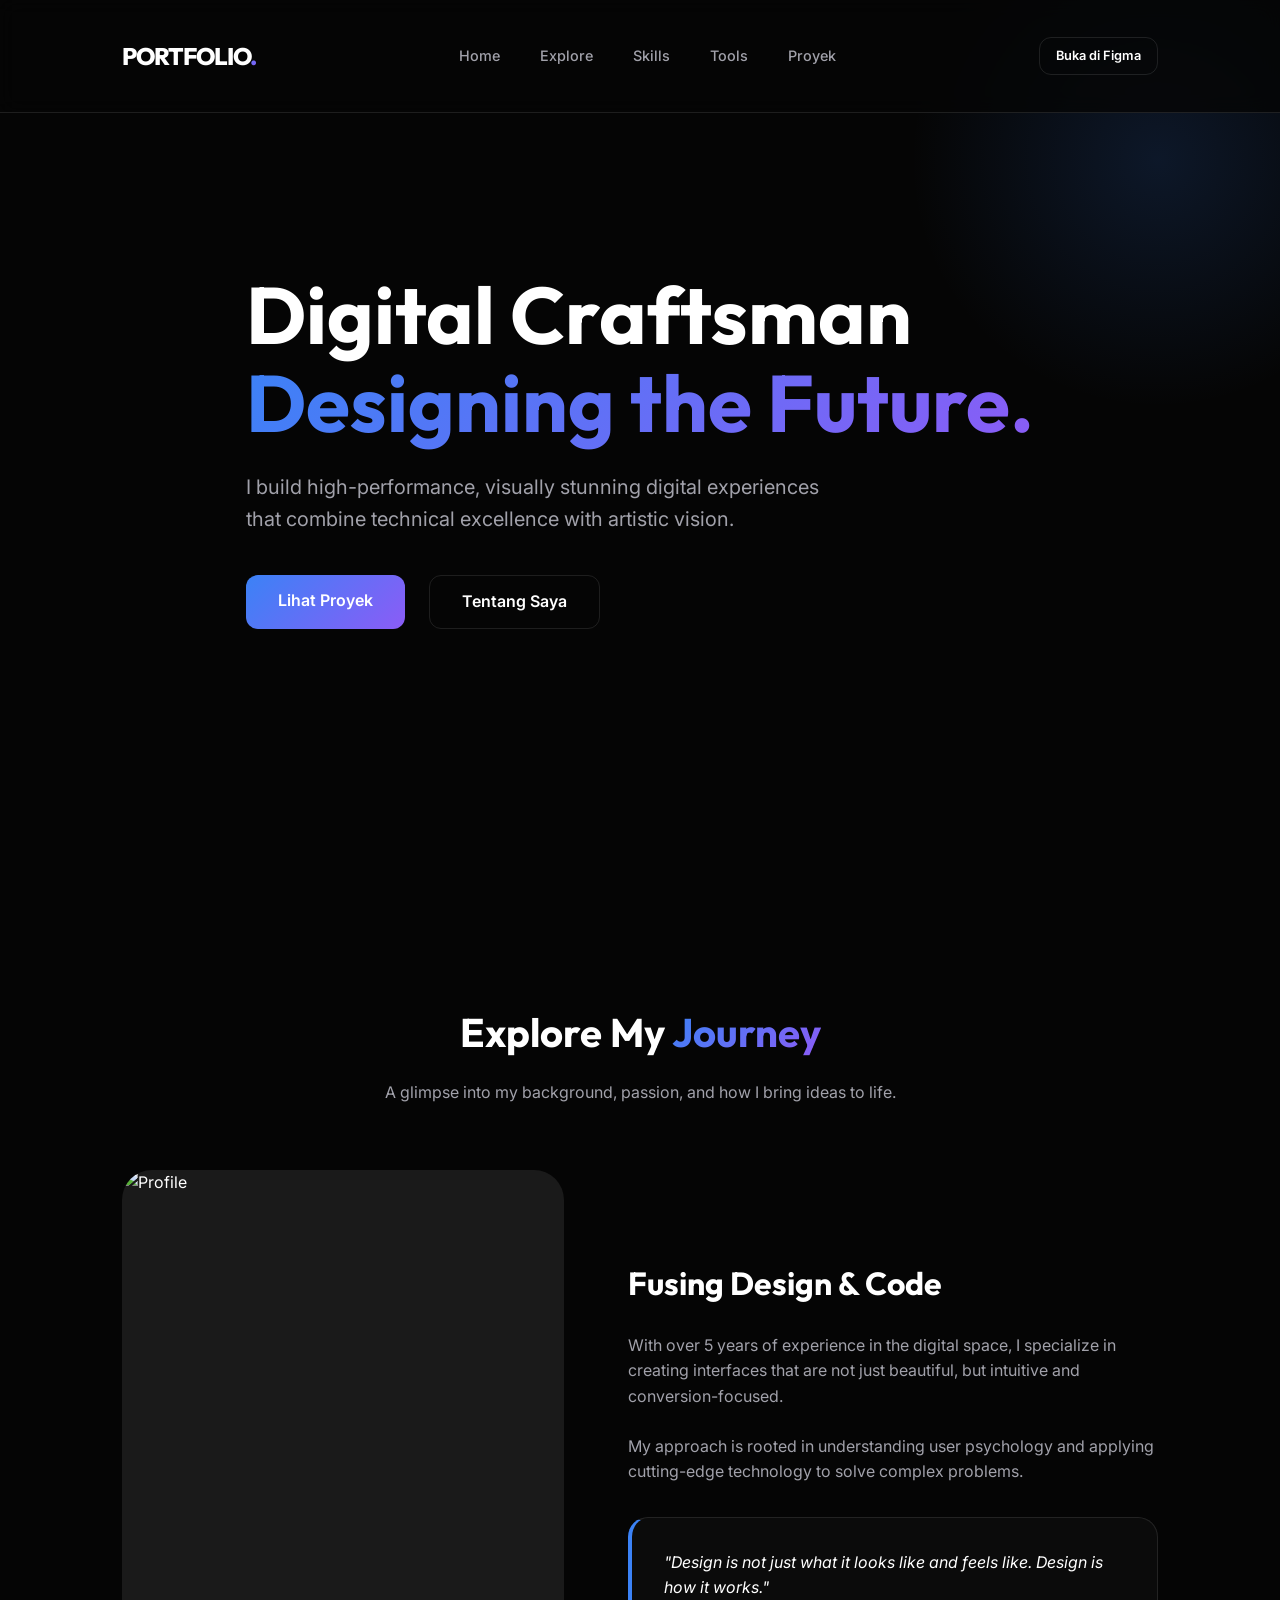
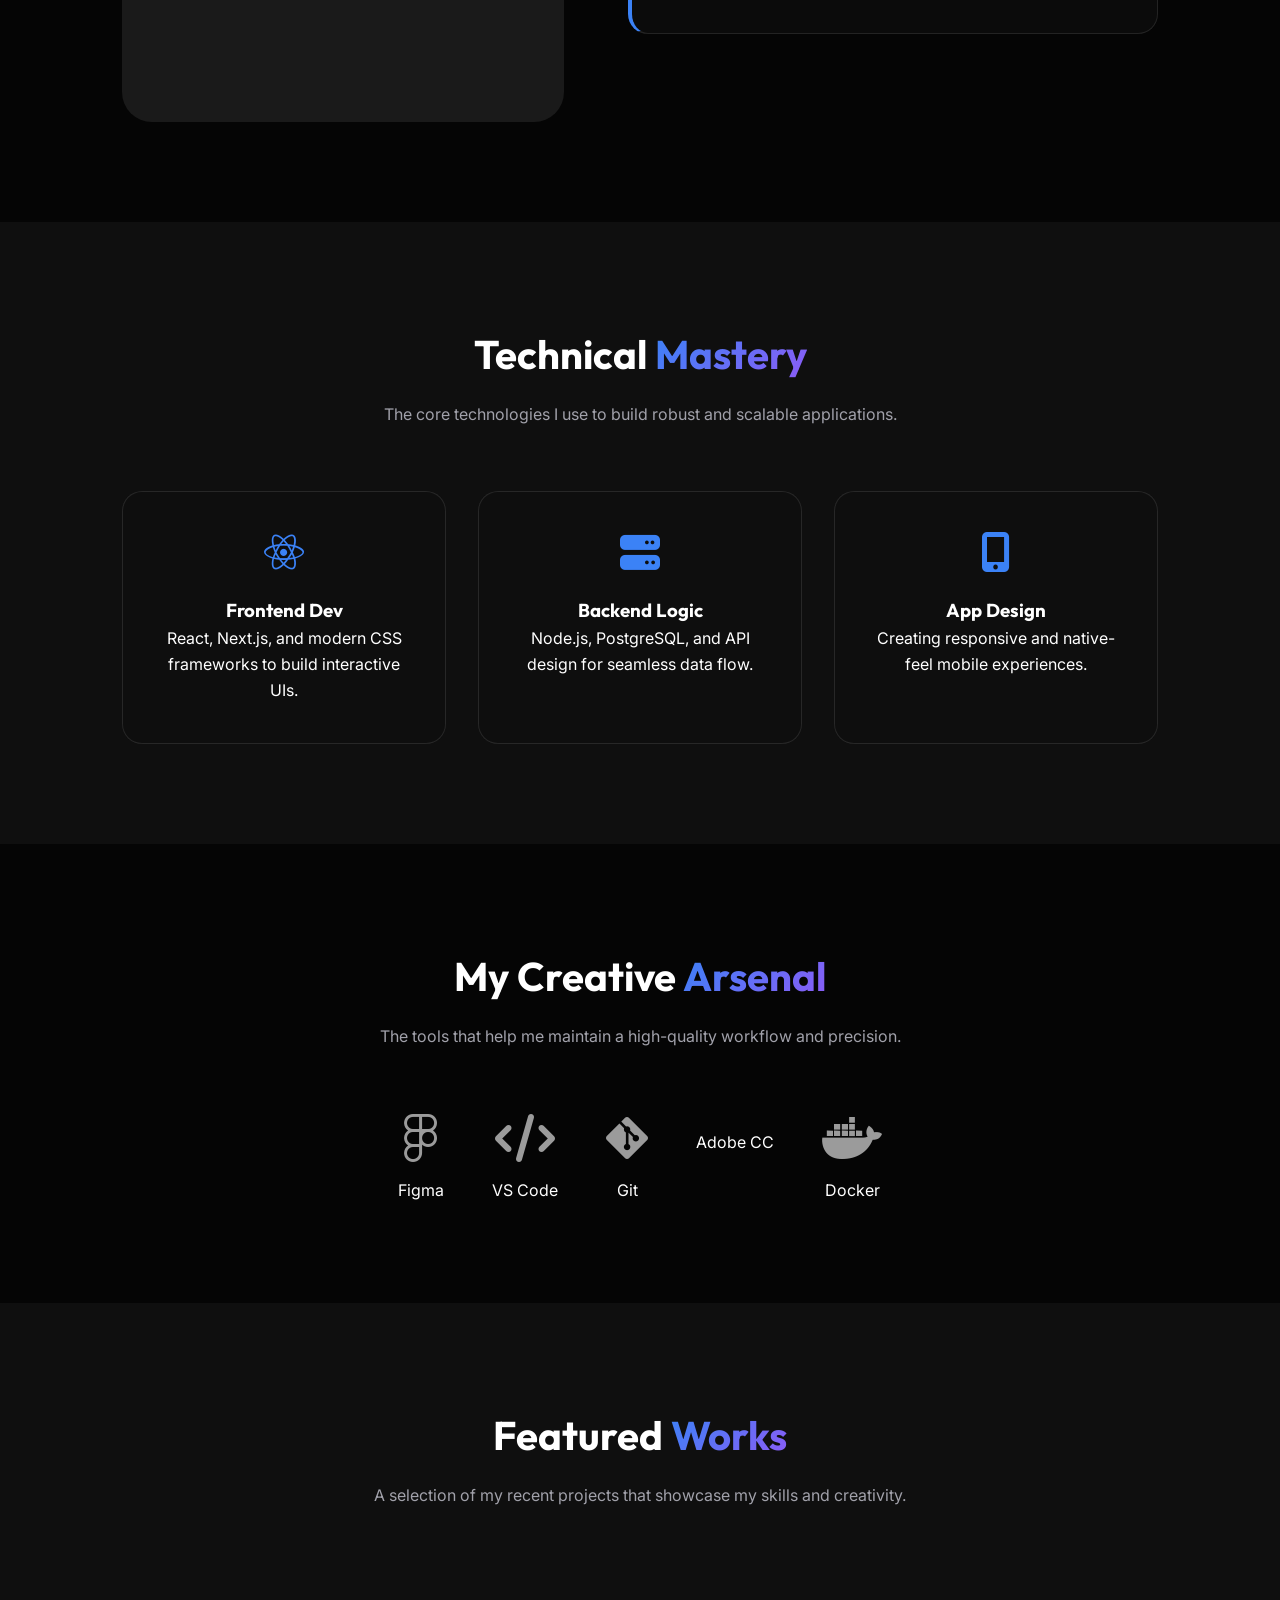
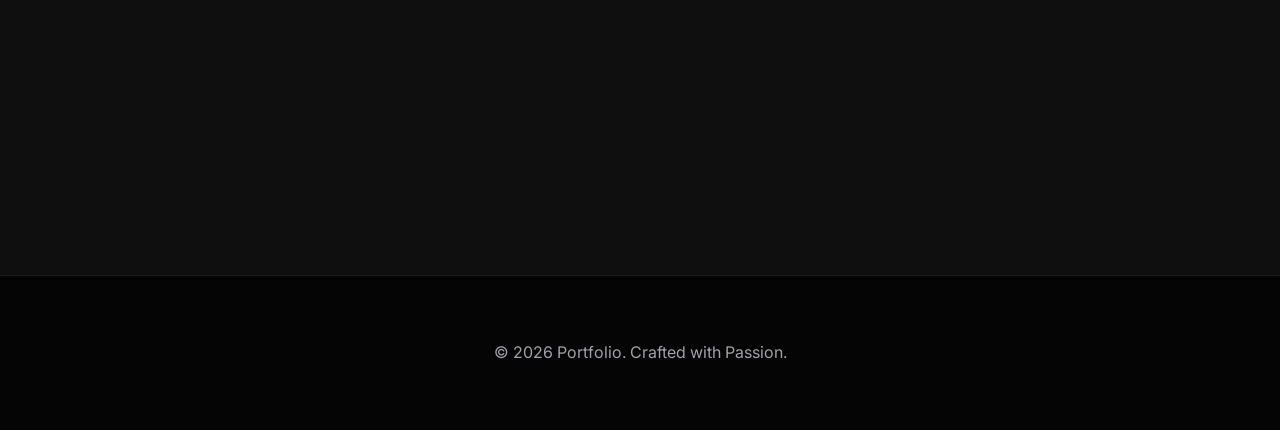
==== premium-portfolio/index.html @ 365aaa60 "commit pertama" ====
<!DOCTYPE html>
<html lang="en">
<head>
    <meta charset="UTF-8">
    <meta name="viewport" content="width=device-width, initial-scale=1.0">
    <title>Portfolio | Premium Creative Developer</title>
    <meta name="description" content="High-end personal portfolio showcasing modern web development and design skills.">
    <link rel="stylesheet" href="style.css">
    <link rel="stylesheet" href="https://cdnjs.cloudflare.com/ajax/libs/font-awesome/6.4.0/css/all.min.css">
</head>
<body class="website-mode">
    
    <nav>
        <div class="container">
            <div class="logo">PORTFOLIO<span class="text-gradient">.</span></div>
            <ul class="nav-links">
                <li><a href="#home">Home</a></li>
                <li><a href="#explore">Explore</a></li>
                <li><a href="#skills">Skills</a></li>
                <li><a href="#tools">Tools</a></li>
                <li><a href="#proyek">Proyek</a></li>
            </ul>
            <a href="canvas.html" class="btn btn-outline" style="padding: 0.5rem 1rem; font-size: 0.8rem;">Buka di Figma</a>
        </div>
    </nav>

    <!-- Home Section -->
    <section id="home" class="hero">
        <div class="container">
            <div class="hero-content">
                <h1 class="reveal">Digital Craftsman <br><span class="text-gradient">Designing the Future.</span></h1>
                <p class="reveal">I build high-performance, visually stunning digital experiences that combine technical excellence with artistic vision.</p>
                <div class="hero-btns reveal">
                    <a href="#proyek" class="btn btn-primary">Lihat Proyek</a>
                    <a href="#explore" class="btn btn-outline">Tentang Saya</a>
                </div>
            </div>
        </div>
    </section>

    <!-- Explore Section -->
    <section id="explore" class="section-padding">
        <div class="container">
            <div class="section-header reveal">
                <h2>Explore My <span class="text-gradient">Journey</span></h2>
                <p>A glimpse into my background, passion, and how I bring ideas to life.</p>
            </div>
            <div class="explore-grid">
                <div class="about-img reveal">
                    <img src="https://images.unsplash.com/photo-1507003211169-0a1dd7228f2d?auto=format&fit=crop&q=80&w=800" alt="Profile">
                </div>
                <div class="about-text reveal">
                    <h3 style="font-size: 2rem; margin-bottom: 1.5rem;">Fusing Design & Code</h3>
                    <p style="margin-bottom: 1.5rem; color: var(--text-secondary);">With over 5 years of experience in the digital space, I specialize in creating interfaces that are not just beautiful, but intuitive and conversion-focused.</p>
                    <p style="margin-bottom: 1.5rem; color: var(--text-secondary);">My approach is rooted in understanding user psychology and applying cutting-edge technology to solve complex problems.</p>
                    <div class="glass-card" style="margin-top: 2rem; border-left: 4px solid var(--accent-primary);">
                        <p style="font-style: italic;">"Design is not just what it looks like and feels like. Design is how it works."</p>
                    </div>
                </div>
            </div>
        </div>
    </section>

    <!-- Skills Section -->
    <section id="skills" class="section-padding" style="background: var(--surface-color);">
        <div class="container">
            <div class="section-header reveal">
                <h2>Technical <span class="text-gradient">Mastery</span></h2>
                <p>The core technologies I use to build robust and scalable applications.</p>
            </div>
            <div class="grid-3">
                <div class="glass-card skill-card reveal">
                    <i class="fab fa-react skill-icon"></i>
                    <h3>Frontend Dev</h3>
                    <p>React, Next.js, and modern CSS frameworks to build interactive UIs.</p>
                </div>
                <div class="glass-card skill-card reveal">
                    <i class="fas fa-server skill-icon"></i>
                    <h3>Backend Logic</h3>
                    <p>Node.js, PostgreSQL, and API design for seamless data flow.</p>
                </div>
                <div class="glass-card skill-card reveal">
                    <i class="fas fa-mobile-alt skill-icon"></i>
                    <h3>App Design</h3>
                    <p>Creating responsive and native-feel mobile experiences.</p>
                </div>
            </div>
        </div>
    </section>

    <!-- Tools Section -->
    <section id="tools" class="section-padding">
        <div class="container">
            <div class="section-header reveal">
                <h2>My Creative <span class="text-gradient">Arsenal</span></h2>
                <p>The tools that help me maintain a high-quality workflow and precision.</p>
            </div>
            <div class="tools-grid reveal">
                <div class="tool-item">
                    <i class="fab fa-figma"></i>
                    <span>Figma</span>
                </div>
                <div class="tool-item">
                    <i class="fas fa-code"></i>
                    <span>VS Code</span>
                </div>
                <div class="tool-item">
                    <i class="fab fa-git-alt"></i>
                    <span>Git</span>
                </div>
                <div class="tool-item">
                    <i class="fab fa-adobe"></i>
                    <span>Adobe CC</span>
                </div>
                <div class="tool-item">
                    <i class="fab fa-docker"></i>
                    <span>Docker</span>
                </div>
            </div>
        </div>
    </section>

    <!-- Proyek Section -->
    <section id="proyek" class="section-padding" style="background: var(--surface-color);">
        <div class="container">
            <div class="section-header reveal">
                <h2>Featured <span class="text-gradient">Works</span></h2>
                <p>A selection of my recent projects that showcase my skills and creativity.</p>
            </div>
            <div class="grid-3">
                <!-- Project 1 -->
                <div class="project-card reveal">
                    <div class="project-img" style="background: url('https://images.unsplash.com/photo-1460925895917-afdab827c52f?auto=format&fit=crop&q=80&w=800') center/cover;"></div>
                    <div class="project-overlay">
                        <h3>Fintech Dashboard</h3>
                        <p>UI Design & Fullstack Development</p>
                    </div>
                </div>
                <!-- Project 2 -->
                <div class="project-card reveal">
                    <div class="project-img" style="background: url('https://images.unsplash.com/photo-1551288049-bbbda5366392?auto=format&fit=crop&q=80&w=800') center/cover;"></div>
                    <div class="project-overlay">
                        <h3>E-Commerce App</h3>
                        <p>Next.js & Shopify Integration</p>
                    </div>
                </div>
                <!-- Project 3 -->
                <div class="project-card reveal">
                    <div class="project-img" style="background: url('https://images.unsplash.com/photo-1522542550221-31fd19575a2d?auto=format&fit=crop&q=80&w=800') center/cover;"></div>
                    <div class="project-overlay">
                        <h3>Design System</h3>
                        <p>Standardizing UI for Enterprise</p>
                    </div>
                </div>
            </div>
        </div>
    </section>

    <footer style="padding: 4rem 0; border-top: 1px solid var(--glass-border);">
        <div class="container" style="text-align: center;">
            <p style="color: var(--text-secondary);">&copy; 2026 Portfolio. Crafted with Passion.</p>
        </div>
    </footer>

    <script src="script.js"></script>
</body>
</html>
---- premium-portfolio/style.css ----
@import url('https://fonts.googleapis.com/css2?family=Inter:wght@300;400;500;600&family=Outfit:wght@400;500;600;700;800&display=swap');

:root {
    --bg-color: #050505;
    --surface-color: #0f0f0f;
    --surface-accent: #1a1a1a;
    --text-primary: #ffffff;
    --text-secondary: #a1a1aa;
    --accent-primary: #3b82f6;
    --accent-secondary: #8b5cf6;
    --accent-gradient: linear-gradient(135deg, #3b82f6 0%, #8b5cf6 100%);
    --glass-bg: rgba(15, 15, 15, 0.7);
    --glass-border: rgba(255, 255, 255, 0.1);
    --transition-smooth: all 0.4s cubic-bezier(0.23, 1, 0.32, 1);
    --container-width: 1100px;
}

* {
    margin: 0;
    padding: 0;
    box-sizing: border-box;
}

html {
    scroll-behavior: smooth;
}

body {
    background-color: var(--bg-color);
    color: var(--text-primary);
    font-family: 'Inter', sans-serif;
    line-height: 1.6;
    overflow-x: hidden;
}

h1, h2, h3, h4 {
    font-family: 'Outfit', sans-serif;
    font-weight: 700;
}

a {
    text-decoration: none;
    color: inherit;
    transition: var(--transition-smooth);
}

ul {
    list-style: none;
}

img {
    max-width: 100%;
    display: block;
}

/* Utilities */
.container {
    max-width: var(--container-width);
    margin: 0 auto;
    padding: 0 2rem;
}

.section-padding {
    padding: 100px 0;
}

.glass-card {
    background: var(--glass-bg);
    backdrop-filter: blur(12px);
    border: 1px solid var(--glass-border);
    border-radius: 20px;
    padding: 2rem;
}

.text-gradient {
    background: var(--accent-gradient);
    -webkit-background-clip: text;
    -webkit-text-fill-color: transparent;
}

.btn {
    display: inline-block;
    padding: 0.8rem 2rem;
    border-radius: 12px;
    font-weight: 600;
    cursor: pointer;
    transition: var(--transition-smooth);
    border: none;
}

.btn-primary {
    background: var(--accent-gradient);
    color: white;
}

.btn-primary:hover {
    transform: translateY(-3px);
    box-shadow: 0 10px 20px rgba(59, 130, 246, 0.3);
}

.btn-outline {
    background: transparent;
    border: 1px solid var(--glass-border);
    color: var(--text-primary);
}

.btn-outline:hover {
    background: var(--glass-border);
}

/* Navigation */
nav {
    position: fixed;
    top: 0;
    left: 0;
    width: 100%;
    z-index: 1000;
    background: rgba(5, 5, 5, 0.8);
    backdrop-filter: blur(10px);
    border-bottom: 1px solid var(--glass-border);
}

nav .container {
    height: 80px;
    display: flex;
    justify-content: space-between;
    align-items: center;
}

.logo {
    font-size: 1.5rem;
    font-weight: 800;
    font-family: 'Outfit', sans-serif;
    letter-spacing: -1px;
}

.nav-links {
    display: flex;
    gap: 2.5rem;
}

.nav-links a {
    font-size: 0.9rem;
    font-weight: 500;
    color: var(--text-secondary);
}

.nav-links a:hover {
    color: var(--text-primary);
}

/* Hero Section */
.hero {
    height: 100vh;
    display: flex;
    align-items: center;
    position: relative;
    overflow: hidden;
}

.hero::before {
    content: '';
    position: absolute;
    top: -10%;
    right: -10%;
    width: 500px;
    height: 500px;
    background: radial-gradient(circle, rgba(59, 130, 246, 0.15) 0%, transparent 70%);
    z-index: -1;
}

.hero-content h1 {
    font-size: clamp(3rem, 8vw, 5rem);
    line-height: 1.1;
    margin-bottom: 1.5rem;
}

.hero-content p {
    font-size: 1.25rem;
    color: var(--text-secondary);
    max-width: 600px;
    margin-bottom: 2.5rem;
}

.hero-btns {
    display: flex;
    gap: 1.5rem;
}

/* Section Headers */
.section-header {
    text-align: center;
    margin-bottom: 4rem;
}

.section-header h2 {
    font-size: 2.5rem;
    margin-bottom: 1rem;
}

.section-header p {
    color: var(--text-secondary);
    max-width: 600px;
    margin: 0 auto;
}

/* Grid Layouts */
.grid-3 {
    display: grid;
    grid-template-columns: repeat(auto-fit, minmax(300px, 1fr));
    gap: 2rem;
}

/* Explore / About */
.explore-grid {
    display: grid;
    grid-template-columns: 1fr 1.2fr;
    gap: 4rem;
    align-items: center;
}

.about-img {
    border-radius: 30px;
    overflow: hidden;
    aspect-ratio: 4/5;
    background: var(--surface-accent);
}

/* Skills & Tools */
.skill-card {
    text-align: center;
    padding: 2.5rem;
}

.skill-icon {
    font-size: 2.5rem;
    margin-bottom: 1.5rem;
    color: var(--accent-primary);
}

.tools-grid {
    display: flex;
    flex-wrap: wrap;
    justify-content: center;
    gap: 3rem;
}

.tool-item {
    display: flex;
    flex-direction: column;
    align-items: center;
    gap: 1rem;
}

.tool-item i {
    font-size: 3rem;
    opacity: 0.6;
    transition: var(--transition-smooth);
}

.tool-item:hover i {
    opacity: 1;
    transform: scale(1.1);
}

/* Projects */
.project-card {
    position: relative;
    border-radius: 20px;
    overflow: hidden;
    aspect-ratio: 16/10;
    cursor: pointer;
}

.project-img {
    width: 100%;
    height: 100%;
    background: var(--surface-accent);
    transition: var(--transition-smooth);
}

.project-overlay {
    position: absolute;
    bottom: 0;
    left: 0;
    width: 100%;
    padding: 2rem;
    background: linear-gradient(to top, rgba(0,0,0,0.9), transparent);
    transform: translateY(20px);
    opacity: 0;
    transition: var(--transition-smooth);
}

.project-card:hover .project-overlay {
    transform: translateY(0);
    opacity: 1;
}

.project-card:hover .project-img {
    transform: scale(1.05);
}

/* Responsiveness */
@media (max-width: 768px) {
    .nav-links {
        display: none;
    }
    
    .explore-grid {
        grid-template-columns: 1fr;
    }
    
    .section-padding {
        padding: 60px 0;
    }
}

/* Figma Canvas Optimization */
.canvas-mode {
    padding: 50px;
    background: #1e1e1e;
    display: flex;
    flex-direction: row;
    gap: 100px;
    width: max-content;
}

.artboard {
    width: 1440px;
    height: auto;
    background: var(--bg-color);
    box-shadow: 0 50px 100px rgba(0,0,0,0.5);
    flex-shrink: 0;
    overflow: hidden;
    position: relative;
}

.artboard-label {
    position: absolute;
    top: -40px;
    left: 0;
    color: #888;
    font-family: sans-serif;
    font-size: 14px;
}
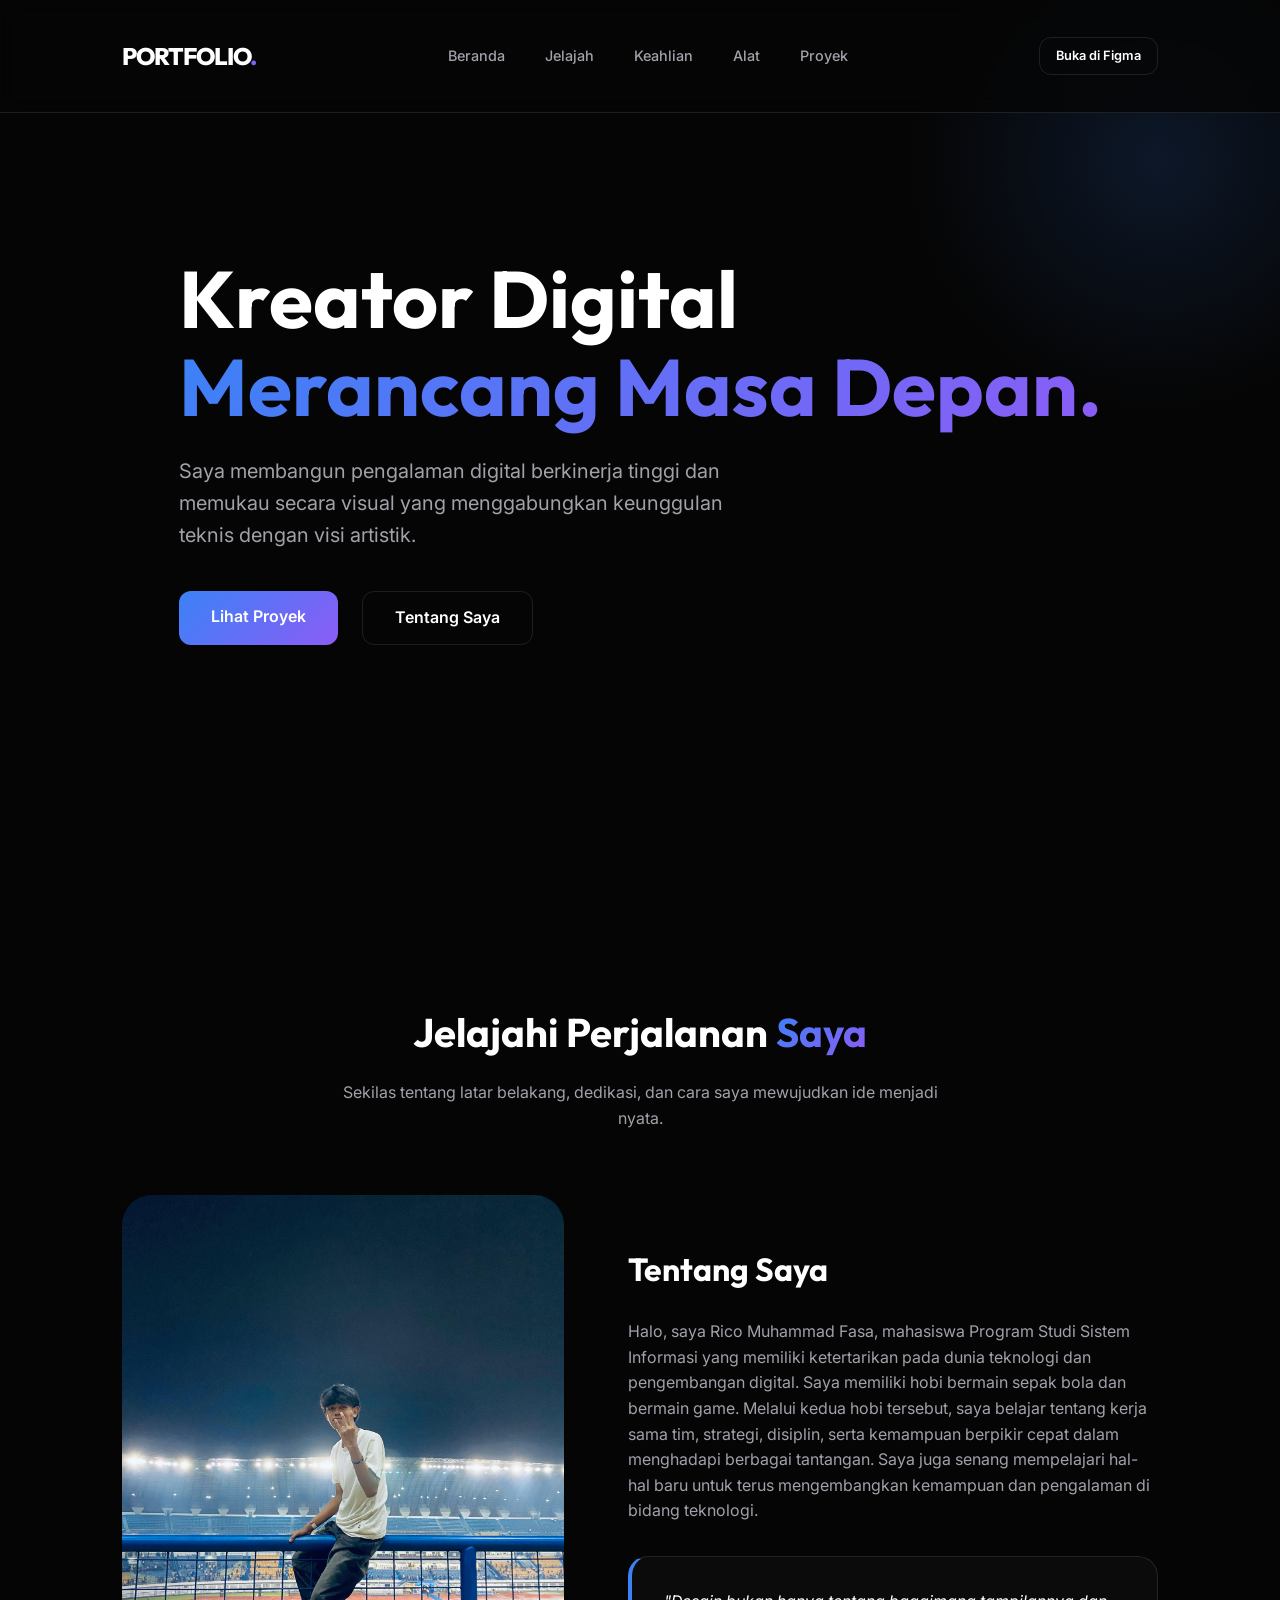
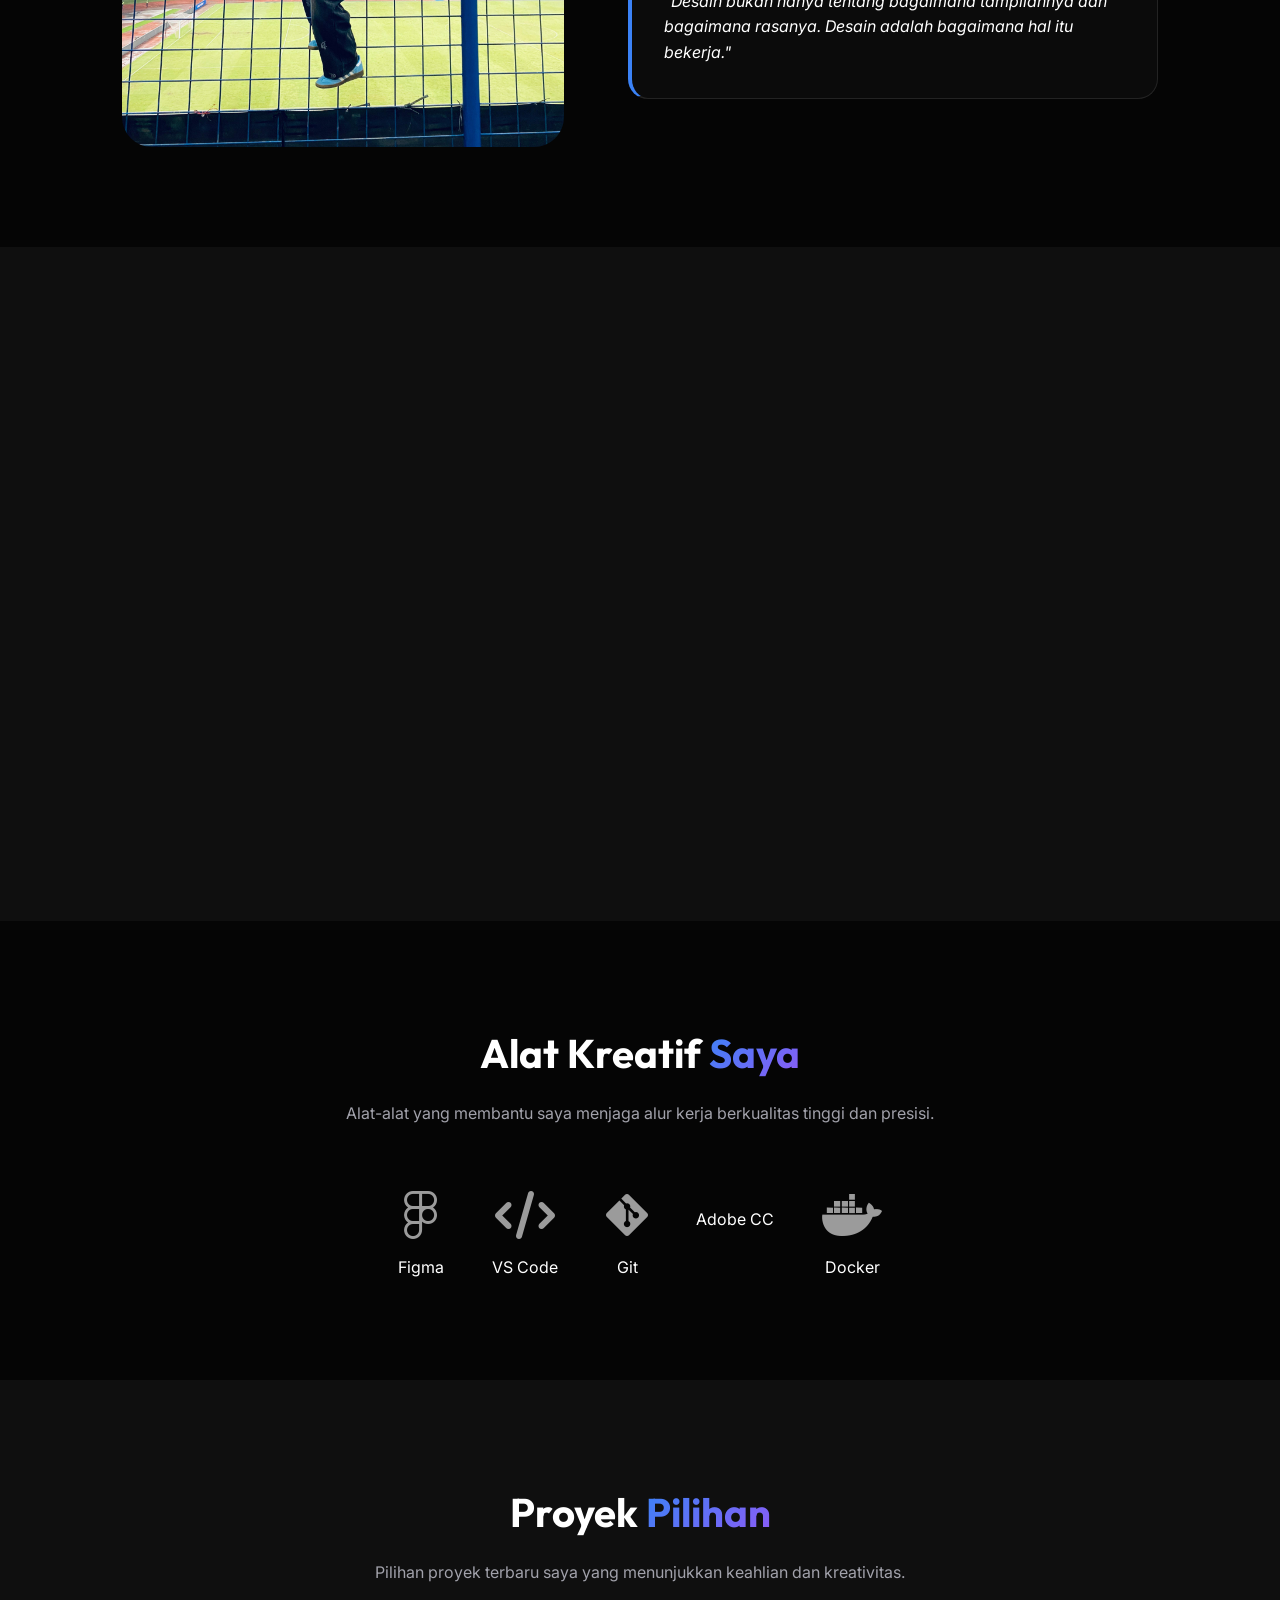
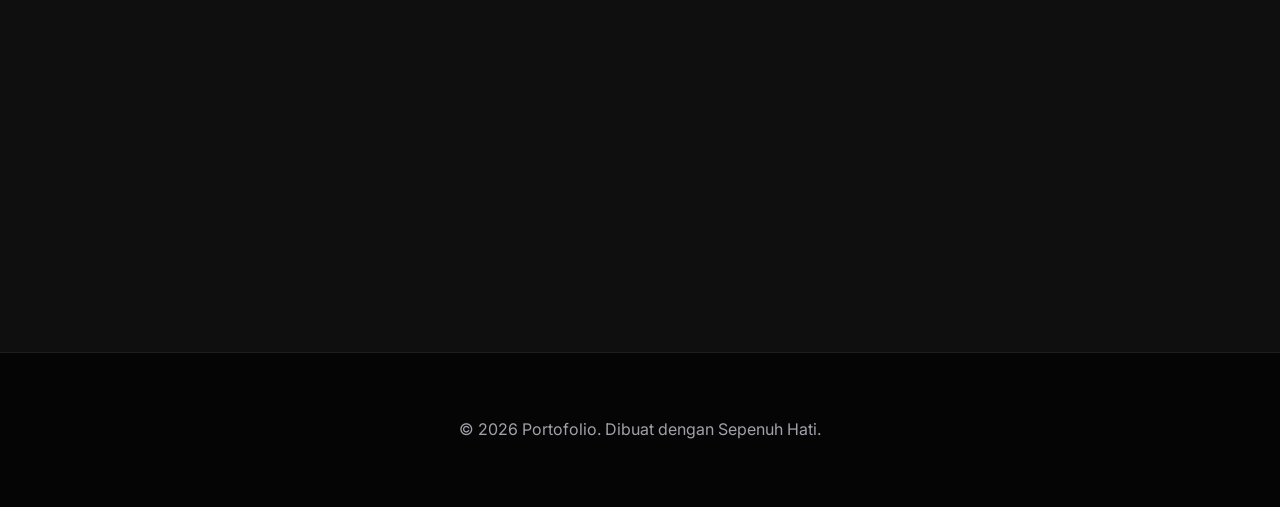
==== commit 974ba55a: "commit ke dua" ====
--- a/premium-portfolio/index.html
+++ b/premium-portfolio/index.html
@@ -1,10 +1,10 @@
 <!DOCTYPE html>
-<html lang="en">
+<html lang="id">
 <head>
     <meta charset="UTF-8">
     <meta name="viewport" content="width=device-width, initial-scale=1.0">
-    <title>Portfolio | Premium Creative Developer</title>
-    <meta name="description" content="High-end personal portfolio showcasing modern web development and design skills.">
+    <title>Portofolio | Pengembang Kreatif Premium</title>
+    <meta name="description" content="Portofolio pribadi premium yang menampilkan keahlian pengembangan web dan desain modern.">
     <link rel="stylesheet" href="style.css">
     <link rel="stylesheet" href="https://cdnjs.cloudflare.com/ajax/libs/font-awesome/6.4.0/css/all.min.css">
 </head>
@@ -14,10 +14,10 @@
         <div class="container">
             <div class="logo">PORTFOLIO<span class="text-gradient">.</span></div>
             <ul class="nav-links">
-                <li><a href="#home">Home</a></li>
-                <li><a href="#explore">Explore</a></li>
-                <li><a href="#skills">Skills</a></li>
-                <li><a href="#tools">Tools</a></li>
+                <li><a href="#home">Beranda</a></li>
+                <li><a href="#explore">Jelajah</a></li>
+                <li><a href="#skills">Keahlian</a></li>
+                <li><a href="#tools">Alat</a></li>
                 <li><a href="#proyek">Proyek</a></li>
             </ul>
             <a href="canvas.html" class="btn btn-outline" style="padding: 0.5rem 1rem; font-size: 0.8rem;">Buka di Figma</a>
@@ -28,8 +28,8 @@
     <section id="home" class="hero">
         <div class="container">
             <div class="hero-content">
-                <h1 class="reveal">Digital Craftsman <br><span class="text-gradient">Designing the Future.</span></h1>
-                <p class="reveal">I build high-performance, visually stunning digital experiences that combine technical excellence with artistic vision.</p>
+                <h1 class="reveal">Kreator Digital <br><span class="text-gradient">Merancang Masa Depan.</span></h1>
+                <p class="reveal">Saya membangun pengalaman digital berkinerja tinggi dan memukau secara visual yang menggabungkan keunggulan teknis dengan visi artistik.</p>
                 <div class="hero-btns reveal">
                     <a href="#proyek" class="btn btn-primary">Lihat Proyek</a>
                     <a href="#explore" class="btn btn-outline">Tentang Saya</a>
@@ -42,19 +42,18 @@
     <section id="explore" class="section-padding">
         <div class="container">
             <div class="section-header reveal">
-                <h2>Explore My <span class="text-gradient">Journey</span></h2>
-                <p>A glimpse into my background, passion, and how I bring ideas to life.</p>
+                <h2>Jelajahi Perjalanan <span class="text-gradient">Saya</span></h2>
+                <p>Sekilas tentang latar belakang, dedikasi, dan cara saya mewujudkan ide menjadi nyata.</p>
             </div>
             <div class="explore-grid">
                 <div class="about-img reveal">
-                    <img src="https://images.unsplash.com/photo-1507003211169-0a1dd7228f2d?auto=format&fit=crop&q=80&w=800" alt="Profile">
+                    <img src="rico.jpeg" alt="Profile">
                 </div>
                 <div class="about-text reveal">
-                    <h3 style="font-size: 2rem; margin-bottom: 1.5rem;">Fusing Design & Code</h3>
-                    <p style="margin-bottom: 1.5rem; color: var(--text-secondary);">With over 5 years of experience in the digital space, I specialize in creating interfaces that are not just beautiful, but intuitive and conversion-focused.</p>
-                    <p style="margin-bottom: 1.5rem; color: var(--text-secondary);">My approach is rooted in understanding user psychology and applying cutting-edge technology to solve complex problems.</p>
+                    <h3 style="font-size: 2rem; margin-bottom: 1.5rem;">Tentang Saya</h3>
+                    <p style="margin-bottom: 1.5rem; color: var(--text-secondary);">Halo, saya Rico Muhammad Fasa, mahasiswa Program Studi Sistem Informasi yang memiliki ketertarikan pada dunia teknologi dan pengembangan digital. Saya memiliki hobi bermain sepak bola dan bermain game. Melalui kedua hobi tersebut, saya belajar tentang kerja sama tim, strategi, disiplin, serta kemampuan berpikir cepat dalam menghadapi berbagai tantangan. Saya juga senang mempelajari hal-hal baru untuk terus mengembangkan kemampuan dan pengalaman di bidang teknologi.</p>
                     <div class="glass-card" style="margin-top: 2rem; border-left: 4px solid var(--accent-primary);">
-                        <p style="font-style: italic;">"Design is not just what it looks like and feels like. Design is how it works."</p>
+                        <p style="font-style: italic;">"Desain bukan hanya tentang bagaimana tampilannya dan bagaimana rasanya. Desain adalah bagaimana hal itu bekerja."</p>
                     </div>
                 </div>
             </div>
@@ -65,24 +64,24 @@
     <section id="skills" class="section-padding" style="background: var(--surface-color);">
         <div class="container">
             <div class="section-header reveal">
-                <h2>Technical <span class="text-gradient">Mastery</span></h2>
-                <p>The core technologies I use to build robust and scalable applications.</p>
+                <h2>Keahlian <span class="text-gradient">Teknis</span></h2>
+                <p>Teknologi utama yang saya gunakan untuk membangun aplikasi yang andal dan terukur.</p>
             </div>
             <div class="grid-3">
                 <div class="glass-card skill-card reveal">
                     <i class="fab fa-react skill-icon"></i>
                     <h3>Frontend Dev</h3>
-                    <p>React, Next.js, and modern CSS frameworks to build interactive UIs.</p>
+                    <p>React, Next.js, dan framework CSS modern untuk membangun antarmuka pengguna yang interaktif.</p>
                 </div>
                 <div class="glass-card skill-card reveal">
                     <i class="fas fa-server skill-icon"></i>
-                    <h3>Backend Logic</h3>
-                    <p>Node.js, PostgreSQL, and API design for seamless data flow.</p>
+                    <h3>Logika Backend</h3>
+                    <p>Node.js, PostgreSQL, dan perancangan API untuk aliran data yang lancar.</p>
                 </div>
                 <div class="glass-card skill-card reveal">
                     <i class="fas fa-mobile-alt skill-icon"></i>
-                    <h3>App Design</h3>
-                    <p>Creating responsive and native-feel mobile experiences.</p>
+                    <h3>Desain Aplikasi</h3>
+                    <p>Menciptakan pengalaman mobile yang responsif dan terasa orisinal.</p>
                 </div>
             </div>
         </div>
@@ -92,8 +91,8 @@
     <section id="tools" class="section-padding">
         <div class="container">
             <div class="section-header reveal">
-                <h2>My Creative <span class="text-gradient">Arsenal</span></h2>
-                <p>The tools that help me maintain a high-quality workflow and precision.</p>
+                <h2>Alat Kreatif <span class="text-gradient">Saya</span></h2>
+                <p>Alat-alat yang membantu saya menjaga alur kerja berkualitas tinggi dan presisi.</p>
             </div>
             <div class="tools-grid reveal">
                 <div class="tool-item">
@@ -124,32 +123,32 @@
     <section id="proyek" class="section-padding" style="background: var(--surface-color);">
         <div class="container">
             <div class="section-header reveal">
-                <h2>Featured <span class="text-gradient">Works</span></h2>
-                <p>A selection of my recent projects that showcase my skills and creativity.</p>
+                <h2>Proyek <span class="text-gradient">Pilihan</span></h2>
+                <p>Pilihan proyek terbaru saya yang menunjukkan keahlian dan kreativitas.</p>
             </div>
             <div class="grid-3">
                 <!-- Project 1 -->
                 <div class="project-card reveal">
                     <div class="project-img" style="background: url('https://images.unsplash.com/photo-1460925895917-afdab827c52f?auto=format&fit=crop&q=80&w=800') center/cover;"></div>
                     <div class="project-overlay">
-                        <h3>Fintech Dashboard</h3>
-                        <p>UI Design & Fullstack Development</p>
+                        <h3>Dasbor Fintech</h3>
+                        <p>Desain UI & Pengembangan Fullstack</p>
                     </div>
                 </div>
                 <!-- Project 2 -->
                 <div class="project-card reveal">
                     <div class="project-img" style="background: url('https://images.unsplash.com/photo-1551288049-bbbda5366392?auto=format&fit=crop&q=80&w=800') center/cover;"></div>
                     <div class="project-overlay">
-                        <h3>E-Commerce App</h3>
-                        <p>Next.js & Shopify Integration</p>
+                        <h3>Aplikasi E-Commerce</h3>
+                        <p>Integrasi Next.js & Shopify</p>
                     </div>
                 </div>
                 <!-- Project 3 -->
                 <div class="project-card reveal">
                     <div class="project-img" style="background: url('https://images.unsplash.com/photo-1522542550221-31fd19575a2d?auto=format&fit=crop&q=80&w=800') center/cover;"></div>
                     <div class="project-overlay">
-                        <h3>Design System</h3>
-                        <p>Standardizing UI for Enterprise</p>
+                        <h3>Sistem Desain</h3>
+                        <p>Standardisasi UI untuk Perusahaan</p>
                     </div>
                 </div>
             </div>
@@ -158,7 +157,7 @@
 
     <footer style="padding: 4rem 0; border-top: 1px solid var(--glass-border);">
         <div class="container" style="text-align: center;">
-            <p style="color: var(--text-secondary);">&copy; 2026 Portfolio. Crafted with Passion.</p>
+            <p style="color: var(--text-secondary);">&copy; 2026 Portofolio. Dibuat dengan Sepenuh Hati.</p>
         </div>
     </footer>
 
--- a/premium-portfolio/style.css
+++ b/premium-portfolio/style.css
@@ -226,6 +226,12 @@
     background: var(--surface-accent);
 }
 
+.about-img img {
+    width: 100%;
+    height: 100%;
+    object-fit: cover;
+}
+
 /* Skills & Tools */
 .skill-card {
     text-align: center;
